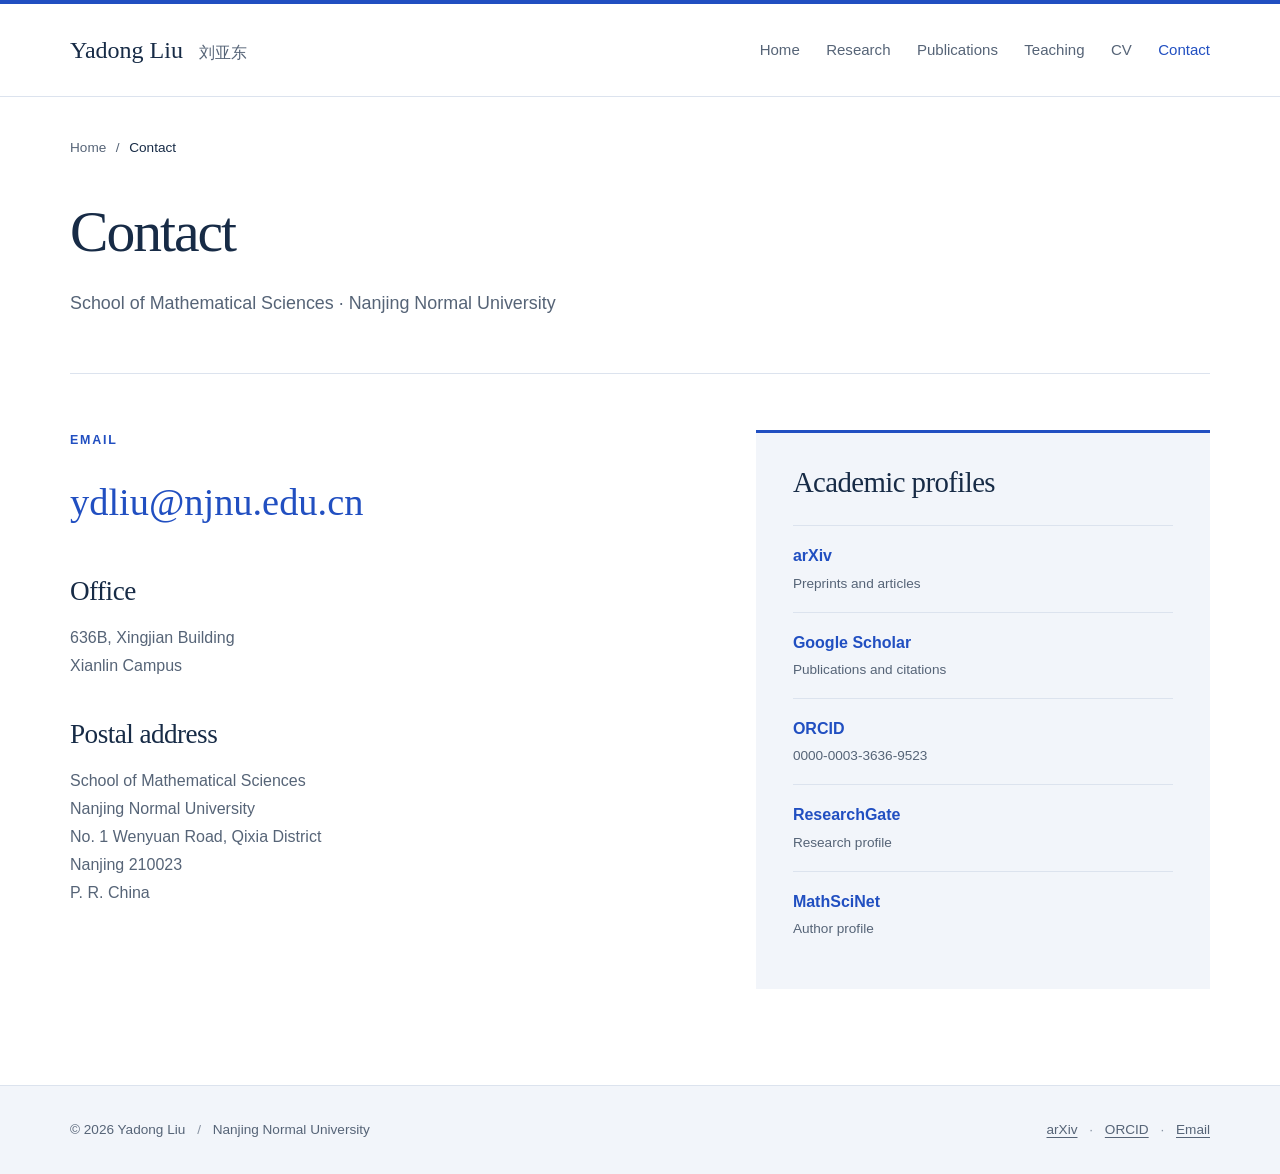
==== contact/index.html @ 55797412 "Add files via upload" ====
<!doctype html>
<html lang="en">
<head>
<meta charset="utf-8">
<meta name="viewport" content="width=device-width, initial-scale=1">
<meta name="color-scheme" content="light">
<title>Contact | Yadong Liu</title>
<meta name="description" content="Contact Yadong Liu at the School of Mathematical Sciences, Nanjing Normal University. Email: ydliu@njnu.edu.cn.">
<meta name="author" content="Yadong Liu">
<meta property="og:type" content="website">
<meta property="og:title" content="Contact | Yadong Liu">
<meta property="og:description" content="Contact Yadong Liu at the School of Mathematical Sciences, Nanjing Normal University. Email: ydliu@njnu.edu.cn.">
<link rel="icon" href="../assets/favicon.svg" type="image/svg+xml">
<link rel="stylesheet" href="../assets/style.css">
<script src="../assets/site.js" defer></script>

</head>
<body>
<a class="skip-link" href="#main">Skip to content</a>
<header class="site-header"><div class="container header-inner">
<a href="../index.html" class="brand">Yadong Liu <span lang="zh-Hans">刘亚东</span></a>
<button class="menu-toggle" type="button" aria-controls="main-navigation" aria-expanded="false" hidden>Menu</button>
<nav class="main-nav" id="main-navigation" aria-label="Main navigation"><a href="../index.html">Home</a><div class="nav-group"><a href="../research/index.html">Research</a><div class="nav-submenu"><a href="../research/two-phase-flows/index.html">Two-phase flows</a><a href="../research/fluid-structure-interaction/index.html">Fluid–structure interaction</a><a href="../research/free-boundaries-complex-fluids/index.html">Free boundaries &amp; complex fluids</a></div></div><a href="../publications/index.html">Publications</a><a href="../teaching/index.html">Teaching</a><a href="../cv/index.html">CV</a><a href="index.html" aria-current="page">Contact</a></nav>
</div></header>
<main id="main" class="container" tabindex="-1"><div class="page-heading"><nav class="breadcrumbs" aria-label="Breadcrumb"><a href="../index.html">Home</a> <span aria-hidden="true">/</span> <span aria-current="page">Contact</span></nav><h1>Contact</h1><p class="page-intro">School of Mathematical Sciences · Nanjing Normal University</p></div><section class="content-section contact-grid"><div><p class="eyebrow">Email</p><a class="email-large" href="mailto:ydliu@njnu.edu.cn">ydliu@njnu.edu.cn</a><div class="contact-block"><h2>Office</h2><p>636B, Xingjian Building<br>Xianlin Campus</p></div><div class="contact-block"><h2>Postal address</h2><address>School of Mathematical Sciences<br>Nanjing Normal University<br>No. 1 Wenyuan Road, Qixia District<br>Nanjing 210023<br>P. R. China</address></div></div><aside class="contact-profiles"><h2>Academic profiles</h2><a class="profile-link" href="https://arxiv.org/a/liu_y_23.html"><span>arXiv</span><small>Preprints and articles</small></a><a class="profile-link" href="https://scholar.google.com/citations?user=s7woiOIAAAAJ"><span>Google Scholar</span><small>Publications and citations</small></a><a class="profile-link" href="https://orcid.org/0000-0003-3636-9523"><span>ORCID</span><small>0000-0003-3636-9523</small></a><a class="profile-link" href="https://www.researchgate.net/profile/Yadong-Liu-4"><span>ResearchGate</span><small>Research profile</small></a><a class="profile-link" href="https://mathscinet.ams.org/mathscinet/author?authorId=1306594"><span>MathSciNet</span><small>Author profile</small></a></aside></section></main>
<footer class="site-footer"><div class="container footer-inner"><div>© 2026 Yadong Liu <span class="footer-divider">/</span> Nanjing Normal University</div><div><a href="https://arxiv.org/a/liu_y_23.html">arXiv</a> <span class="footer-divider">·</span> <a href="https://orcid.org/0000-0003-3636-9523">ORCID</a> <span class="footer-divider">·</span> <a href="mailto:ydliu@njnu.edu.cn">Email</a></div></div></footer>
</body>
</html>
---- assets/style.css ----
:root{--ink:#172b46;--muted:#566477;--blue:#214fc1;--line:#dce3ee;--paper:#fff;--wash:#f2f5fa;--serif:Georgia,'Times New Roman','Noto Serif SC',serif;--sans:Inter,-apple-system,BlinkMacSystemFont,'Segoe UI',Arial,sans-serif}
*{box-sizing:border-box}html{scroll-behavior:smooth;scroll-padding-top:7rem}body{margin:0;color:var(--ink);background:var(--paper);font-family:var(--sans);font-size:1rem;line-height:1.75;-webkit-font-smoothing:antialiased}a{color:var(--blue);text-underline-offset:.22em}a:hover{text-decoration-thickness:2px}a:focus-visible,button:focus-visible,summary:focus-visible{outline:3px solid var(--blue);outline-offset:5px}img{display:block;max-width:100%}h1,h2,h3,p{margin:0}h1,h2,h3{line-height:1.2}h1,h2{font-family:var(--serif);font-weight:400}h1{font-size:clamp(2.7rem,5vw,4.6rem);letter-spacing:-.035em}h2{font-size:clamp(1.9rem,3vw,2.6rem);letter-spacing:-.02em}h3{font-size:1.2rem;line-height:1.5;font-weight:600}p+p{margin-top:1rem}.container{width:min(1140px,calc(100% - 6rem));margin-inline:auto}.skip-link{position:absolute;left:1rem;top:-5rem;background:var(--ink);color:white;padding:.5rem 1rem;z-index:20}.skip-link:focus{top:1rem}.site-header{border-top:4px solid var(--blue);border-bottom:1px solid var(--line);background:white}.header-inner{display:flex;align-items:center;justify-content:space-between;min-height:92px;gap:2rem}.brand{color:var(--ink);font-family:var(--serif);font-size:1.5rem;text-decoration:none;white-space:nowrap}.brand span{font-size:1rem;color:var(--muted);margin-left:.65rem}.main-nav{display:flex;align-items:center;gap:1.65rem}.main-nav>a,.nav-group>a{color:var(--muted);text-decoration:none;font-size:.94rem;padding:1.8rem 0}.main-nav [aria-current=page],.main-nav [data-active=true]{color:var(--blue)}.nav-group{position:relative}.nav-submenu{display:none;position:absolute;top:calc(100% + 1.3rem);left:-1rem;z-index:10;min-width:235px;padding:.55rem;background:white;box-shadow:0 12px 35px #162c4620;border:1px solid var(--line)}.nav-submenu::before{content:'';position:absolute;top:-1.5rem;left:0;width:100%;height:1.5rem}.nav-group:hover .nav-submenu,.nav-group:focus-within .nav-submenu{display:block}.nav-submenu a{display:block;padding:.5rem .65rem;font-size:.88rem;color:var(--ink);text-decoration:none}.nav-submenu a:hover,.nav-submenu a:focus{background:var(--wash);color:var(--blue)}.menu-toggle{display:none}.eyebrow{text-transform:uppercase;letter-spacing:.14em;font-size:.78rem;color:var(--blue);font-weight:600;margin-bottom:1.1rem}.home-intro{display:grid;grid-template-columns:minmax(0,1.15fr) minmax(0,.85fr);gap:5rem;padding:5rem 0 4rem;align-items:center}.name-chinese{font-size:1.65rem;letter-spacing:.12em;color:var(--muted);margin-left:.7rem;white-space:nowrap}.position{font-size:1.12rem;margin-top:1.1rem;color:var(--ink)}.affiliation{color:var(--muted);font-size:1rem;margin-top:.2rem}.intro-description{margin-top:1.8rem;max-width:580px;font-size:1.11rem;line-height:1.9}.inline-links{display:flex;gap:1.4rem;flex-wrap:wrap;margin-top:1.65rem;font-size:.94rem}.inline-links a{text-decoration:none;border-bottom:1px solid #214fc140}.portrait{margin:0}.portrait img{width:100%;aspect-ratio:1.09;object-fit:cover;object-position:center 44%}.portrait figcaption{font-size:.78rem;color:var(--muted);margin-top:.65rem}.portrait figcaption a{color:inherit}.content-section{padding:3.5rem 0;border-top:1px solid var(--line)}.section-heading{display:flex;justify-content:space-between;align-items:baseline;gap:1.5rem;margin-bottom:1.9rem}.section-heading>a{font-size:.9rem;white-space:nowrap}.research-grid{display:grid;grid-template-columns:repeat(3,1fr);gap:2.6rem}.research-item{border-top:3px solid var(--blue);padding-top:1.2rem}.research-item h3 a{color:var(--ink);text-decoration:none}.research-item h3 a:hover{color:var(--blue)}.research-item p{color:var(--muted);font-size:.98rem;margin-top:.75rem}.research-item .index{color:var(--blue);font-size:.8rem;margin-bottom:1rem}.publication{padding:1.7rem 0;border-top:1px solid var(--line)}.publication:first-child{border-top:0;padding-top:0}.publication h3 a{color:var(--ink);text-decoration:none}.publication h3 a:hover{color:var(--blue)}.publication .authors{color:var(--muted);margin-top:.45rem;font-size:.96rem}.publication .venue{font-size:.92rem;margin-top:.25rem}.publication .paper-links{display:flex;flex-wrap:wrap;gap:1rem;margin-top:.6rem;font-size:.87rem}.paper-links a{text-decoration:none}.home-bottom{display:grid;grid-template-columns:1.4fr 1fr;gap:5rem}.home-bottom h2{font-size:2rem;margin-bottom:1.3rem}.home-bottom p{color:var(--muted)}.contact-lines{font-style:normal;color:var(--muted)}.site-footer{padding:2rem 0;background:var(--wash);border-top:1px solid var(--line);margin-top:2.5rem}.footer-inner{display:flex;justify-content:space-between;align-items:center;gap:2rem;font-size:.85rem;color:var(--muted)}.footer-inner a{color:var(--muted)}
@media(max-width:980px){.container{width:calc(100% - 3rem)}.header-inner{gap:1rem}.main-nav{gap:1.1rem}.home-intro{gap:2.5rem;padding-top:3.5rem}.name-chinese{display:block;margin:1rem 0 0}.research-grid{gap:1.5rem}.brand span{display:none}}
@media(max-width:700px){.container{width:calc(100% - 2.5rem)}.header-inner{min-height:76px;flex-wrap:wrap}.brand{font-size:1.45rem}.menu-toggle{display:block;font:inherit;font-size:.9rem;background:transparent;border:1px solid var(--line);border-radius:3px;color:var(--ink);padding:.45rem .8rem}.main-nav{width:100%;display:flex;flex-wrap:wrap;gap:0;align-items:flex-start;padding-bottom:1rem}.main-nav>a,.nav-group{width:50%}.main-nav>a,.nav-group>a{display:block;padding:.55rem 0}.js .main-nav{display:none}.js .main-nav.is-open{display:flex}.nav-submenu{position:static;box-shadow:none;border:0;padding:0;min-width:0}.nav-group:hover .nav-submenu{display:none}.nav-group:focus-within .nav-submenu{display:block}.nav-submenu a{font-size:.84rem;padding:.25rem 0}.home-intro{grid-template-columns:1fr;gap:2rem;padding:2.8rem 0}.home-intro .portrait{max-width:460px;width:100%}.portrait img{aspect-ratio:1.22}.name-chinese{display:inline-block;font-size:1.3rem;margin-left:.5rem}.intro-description{font-size:1.05rem}.research-grid,.home-bottom{grid-template-columns:1fr;gap:1.9rem}.content-section{padding:2.5rem 0}.section-heading{align-items:flex-start;flex-wrap:wrap;gap:.6rem}.footer-inner{align-items:flex-start;flex-direction:column;gap:.5rem}.publication h3{font-size:1.1rem}}
@media(prefers-reduced-motion:reduce){html{scroll-behavior:auto}}
.page-heading{padding:2.5rem 0 3.3rem;max-width:960px}.breadcrumbs{display:flex;flex-wrap:wrap;gap:.6rem;font-size:.85rem;color:var(--muted);margin-bottom:2.4rem;line-height:1.6}.breadcrumbs a{color:var(--muted);text-decoration:none}.breadcrumbs a:hover{color:var(--blue)}.breadcrumbs [aria-current=page]{color:var(--ink)}.page-heading h1{font-size:clamp(2.5rem,4.5vw,3.9rem)}.page-intro{margin-top:1.3rem;font-size:1.12rem;color:var(--muted);max-width:780px;line-height:1.85}.prose{max-width:800px}.prose h2{margin-bottom:1.4rem}.prose h3{margin:1.5rem 0 .65rem}.prose p{color:var(--muted);font-size:1.02rem;line-height:1.9}.reading-layout,.publication-layout{display:grid;grid-template-columns:220px minmax(0,1fr);gap:3.5rem;border-top:1px solid var(--line);padding-top:2.8rem}.section-nav{align-self:start;position:sticky;top:2rem;font-size:.91rem}.section-nav>p{font-size:.76rem;letter-spacing:.12em;text-transform:uppercase;color:var(--muted);margin-bottom:1rem}.section-nav a{display:block;padding:.55rem .9rem;border-left:2px solid var(--line);color:var(--muted);text-decoration:none;line-height:1.5}.section-nav a:hover,.section-nav a[aria-current=page]{color:var(--blue);background:var(--wash);border-color:var(--blue)}.sidebar-rule{height:1rem}.topic-overview{padding-bottom:2rem}.topic-questions{margin:1.4rem 0 0;padding-left:1.3rem;color:var(--muted)}.topic-questions li{margin:.6rem 0;padding-left:.25rem}.publication-section{margin-bottom:3.5rem;scroll-margin-top:2rem}.publication-section>.section-heading{padding-bottom:1.15rem;border-bottom:1px solid var(--line);margin-bottom:1.5rem}.section-meta{color:var(--muted);font-size:.85rem}.publication-layout .publication h3{font-size:1.15rem}.timeline-row{display:grid;grid-template-columns:220px minmax(0,1fr);gap:2.2rem;padding:1.6rem 0;border-top:1px solid var(--line)}.timeline-row:first-child{border:0;padding-top:0}.timeline-date{font-size:.91rem;color:var(--muted);padding-top:.2rem;font-variant-numeric:tabular-nums}.timeline-row p{color:var(--muted);margin-top:.3rem}.timeline-row .row-note{font-size:.92rem;margin-top:.5rem}.course+.course{margin-top:1.1rem}.course p a{color:var(--muted)}.cv-download{margin:-1.8rem 0 2.6rem}.button-link{display:inline-block;background:var(--blue);color:white;padding:.6rem 1rem;text-decoration:none;font-size:.92rem}.button-link:hover{background:#163e9f}.cv-section{padding-bottom:3rem;scroll-margin-top:2rem}.cv-section .timeline-row{grid-template-columns:180px minmax(0,1fr);gap:1.6rem}.cv-section+.cv-section{border-top:1px solid var(--line);padding-top:2.8rem}.contact-grid{display:grid;grid-template-columns:1.3fr 1fr;gap:6rem}.email-large{font-family:var(--serif);font-size:clamp(1.7rem,3vw,2.4rem);text-decoration:none;overflow-wrap:anywhere}.contact-block{margin-top:2.4rem}.contact-block h2{font-size:1.7rem;margin-bottom:1rem}.contact-block p,.contact-block address{font-style:normal;color:var(--muted)}.contact-profiles{padding:2rem 2.3rem;background:var(--wash);align-self:start;border-top:3px solid var(--blue)}.contact-profiles h2{font-size:1.8rem;margin-bottom:1.6rem}.profile-link{display:block;text-decoration:none;padding:1rem 0;border-top:1px solid var(--line)}.profile-link span{font-weight:600;font-size:1rem}.profile-link small{display:block;color:var(--muted);font-size:.85rem;margin-top:.1rem}.office-note{margin-top:1rem}.footer-divider{padding:0 .5rem;color:#8893a2}main:focus{outline:none}[hidden]{display:none!important}
@media(max-width:980px){.reading-layout,.publication-layout{grid-template-columns:170px minmax(0,1fr);gap:2rem}.cv-section .timeline-row{grid-template-columns:1fr;gap:.6rem}.contact-grid{gap:3rem}.timeline-row{grid-template-columns:170px minmax(0,1fr)}}
@media(max-width:700px){.page-heading{padding:1.7rem 0 2.5rem}.breadcrumbs{margin-bottom:1.7rem;font-size:.81rem}.page-intro{font-size:1.05rem}.reading-layout,.publication-layout{grid-template-columns:1fr;gap:2rem;padding-top:1.8rem}.section-nav{position:static;display:flex;flex-wrap:wrap;gap:.3rem .6rem}.section-nav>p{width:100%;margin-bottom:.5rem}.section-nav a{padding:.35rem .6rem;font-size:.86rem}.sidebar-rule{display:none}.timeline-row,.cv-section .timeline-row{grid-template-columns:1fr;gap:.65rem}.contact-grid{grid-template-columns:1fr;gap:2.4rem}.contact-profiles{padding:1.7rem}.publication-section{margin-bottom:2.5rem}.cv-download{margin-top:-1.2rem}.nav-group:focus-within .nav-submenu{display:none}.js .main-nav.is-open .nav-submenu{display:block;padding:0 0 .5rem .65rem;border-left:1px solid var(--line)}.js .main-nav.is-open .nav-submenu a{font-size:.84rem;padding:.25rem 0}}
@media print{.site-header,.site-footer,.section-nav,.skip-link,.inline-links,.paper-links,.cv-download{display:none}.container{width:100%}.page-heading{padding:1rem 0}.breadcrumbs{display:none}.reading-layout,.publication-layout{display:block;border:0;padding:0}.home-intro{padding:1rem 0;gap:2rem}.portrait{max-width:220px}.publication,.timeline-row,.research-item{break-inside:avoid}a{color:inherit;text-decoration:none}h1{font-size:30pt}h2{font-size:22pt}body{font-size:11pt}.contact-profiles{background:none}.cv-section{padding-bottom:1rem}.publication-section{margin-bottom:1.5rem}}
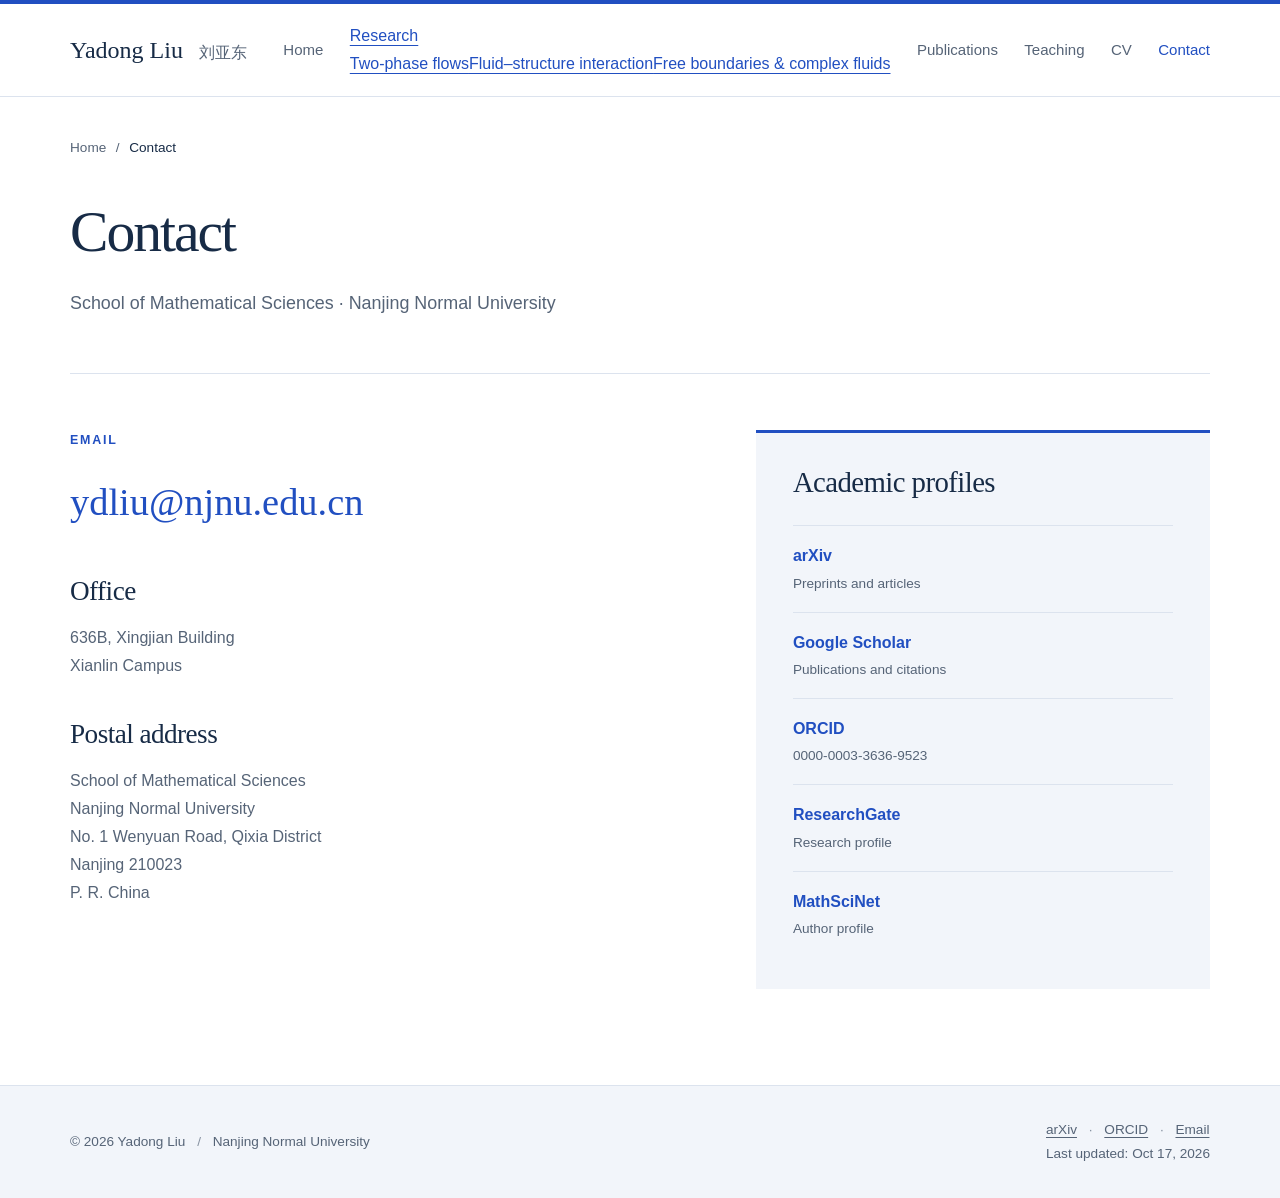
==== commit 8fce22aa: "Synchronize last updated date across all website pages" ====
--- a/contact/index.html
+++ b/contact/index.html
@@ -23,6 +23,6 @@
 <nav class="main-nav" id="main-navigation" aria-label="Main navigation"><a href="../index.html">Home</a><div class="nav-group"><a href="../research/index.html">Research</a><div class="nav-submenu"><a href="../research/two-phase-flows/index.html">Two-phase flows</a><a href="../research/fluid-structure-interaction/index.html">Fluid–structure interaction</a><a href="../research/free-boundaries-complex-fluids/index.html">Free boundaries &amp; complex fluids</a></div></div><a href="../publications/index.html">Publications</a><a href="../teaching/index.html">Teaching</a><a href="../cv/index.html">CV</a><a href="index.html" aria-current="page">Contact</a></nav>
 </div></header>
 <main id="main" class="container" tabindex="-1"><div class="page-heading"><nav class="breadcrumbs" aria-label="Breadcrumb"><a href="../index.html">Home</a> <span aria-hidden="true">/</span> <span aria-current="page">Contact</span></nav><h1>Contact</h1><p class="page-intro">School of Mathematical Sciences · Nanjing Normal University</p></div><section class="content-section contact-grid"><div><p class="eyebrow">Email</p><a class="email-large" href="mailto:ydliu@njnu.edu.cn">ydliu@njnu.edu.cn</a><div class="contact-block"><h2>Office</h2><p>636B, Xingjian Building<br>Xianlin Campus</p></div><div class="contact-block"><h2>Postal address</h2><address>School of Mathematical Sciences<br>Nanjing Normal University<br>No. 1 Wenyuan Road, Qixia District<br>Nanjing 210023<br>P. R. China</address></div></div><aside class="contact-profiles"><h2>Academic profiles</h2><a class="profile-link" href="https://arxiv.org/a/liu_y_23.html"><span>arXiv</span><small>Preprints and articles</small></a><a class="profile-link" href="https://scholar.google.com/citations?user=s7woiOIAAAAJ"><span>Google Scholar</span><small>Publications and citations</small></a><a class="profile-link" href="https://orcid.org/0000-0003-3636-9523"><span>ORCID</span><small>0000-0003-3636-9523</small></a><a class="profile-link" href="https://www.researchgate.net/profile/Yadong-Liu-4"><span>ResearchGate</span><small>Research profile</small></a><a class="profile-link" href="https://mathscinet.ams.org/mathscinet/author?authorId=1306594"><span>MathSciNet</span><small>Author profile</small></a></aside></section></main>
-<footer class="site-footer"><div class="container footer-inner"><div>© 2026 Yadong Liu <span class="footer-divider">/</span> Nanjing Normal University</div><div><a href="https://arxiv.org/a/liu_y_23.html">arXiv</a> <span class="footer-divider">·</span> <a href="https://orcid.org/0000-0003-3636-9523">ORCID</a> <span class="footer-divider">·</span> <a href="mailto:ydliu@njnu.edu.cn">Email</a></div></div></footer>
+<footer class="site-footer"><div class="container footer-inner"><div>© 2026 Yadong Liu <span class="footer-divider">/</span> Nanjing Normal University</div><div><a href="https://arxiv.org/a/liu_y_23.html">arXiv</a> <span class="footer-divider">·</span> <a href="https://orcid.org/0000-0003-3636-9523">ORCID</a> <span class="footer-divider">·</span> <a href="mailto:ydliu@njnu.edu.cn">Email</a><br>Last updated: Oct 17, 2026</div></div></footer>
 </body>
 </html>
--- a/assets/style.css
+++ b/assets/style.css
@@ -1,9 +1,988 @@
-:root{--ink:#172b46;--muted:#566477;--blue:#214fc1;--line:#dce3ee;--paper:#fff;--wash:#f2f5fa;--serif:Georgia,'Times New Roman','Noto Serif SC',serif;--sans:Inter,-apple-system,BlinkMacSystemFont,'Segoe UI',Arial,sans-serif}
-*{box-sizing:border-box}html{scroll-behavior:smooth;scroll-padding-top:7rem}body{margin:0;color:var(--ink);background:var(--paper);font-family:var(--sans);font-size:1rem;line-height:1.75;-webkit-font-smoothing:antialiased}a{color:var(--blue);text-underline-offset:.22em}a:hover{text-decoration-thickness:2px}a:focus-visible,button:focus-visible,summary:focus-visible{outline:3px solid var(--blue);outline-offset:5px}img{display:block;max-width:100%}h1,h2,h3,p{margin:0}h1,h2,h3{line-height:1.2}h1,h2{font-family:var(--serif);font-weight:400}h1{font-size:clamp(2.7rem,5vw,4.6rem);letter-spacing:-.035em}h2{font-size:clamp(1.9rem,3vw,2.6rem);letter-spacing:-.02em}h3{font-size:1.2rem;line-height:1.5;font-weight:600}p+p{margin-top:1rem}.container{width:min(1140px,calc(100% - 6rem));margin-inline:auto}.skip-link{position:absolute;left:1rem;top:-5rem;background:var(--ink);color:white;padding:.5rem 1rem;z-index:20}.skip-link:focus{top:1rem}.site-header{border-top:4px solid var(--blue);border-bottom:1px solid var(--line);background:white}.header-inner{display:flex;align-items:center;justify-content:space-between;min-height:92px;gap:2rem}.brand{color:var(--ink);font-family:var(--serif);font-size:1.5rem;text-decoration:none;white-space:nowrap}.brand span{font-size:1rem;color:var(--muted);margin-left:.65rem}.main-nav{display:flex;align-items:center;gap:1.65rem}.main-nav>a,.nav-group>a{color:var(--muted);text-decoration:none;font-size:.94rem;padding:1.8rem 0}.main-nav [aria-current=page],.main-nav [data-active=true]{color:var(--blue)}.nav-group{position:relative}.nav-submenu{display:none;position:absolute;top:calc(100% + 1.3rem);left:-1rem;z-index:10;min-width:235px;padding:.55rem;background:white;box-shadow:0 12px 35px #162c4620;border:1px solid var(--line)}.nav-submenu::before{content:'';position:absolute;top:-1.5rem;left:0;width:100%;height:1.5rem}.nav-group:hover .nav-submenu,.nav-group:focus-within .nav-submenu{display:block}.nav-submenu a{display:block;padding:.5rem .65rem;font-size:.88rem;color:var(--ink);text-decoration:none}.nav-submenu a:hover,.nav-submenu a:focus{background:var(--wash);color:var(--blue)}.menu-toggle{display:none}.eyebrow{text-transform:uppercase;letter-spacing:.14em;font-size:.78rem;color:var(--blue);font-weight:600;margin-bottom:1.1rem}.home-intro{display:grid;grid-template-columns:minmax(0,1.15fr) minmax(0,.85fr);gap:5rem;padding:5rem 0 4rem;align-items:center}.name-chinese{font-size:1.65rem;letter-spacing:.12em;color:var(--muted);margin-left:.7rem;white-space:nowrap}.position{font-size:1.12rem;margin-top:1.1rem;color:var(--ink)}.affiliation{color:var(--muted);font-size:1rem;margin-top:.2rem}.intro-description{margin-top:1.8rem;max-width:580px;font-size:1.11rem;line-height:1.9}.inline-links{display:flex;gap:1.4rem;flex-wrap:wrap;margin-top:1.65rem;font-size:.94rem}.inline-links a{text-decoration:none;border-bottom:1px solid #214fc140}.portrait{margin:0}.portrait img{width:100%;aspect-ratio:1.09;object-fit:cover;object-position:center 44%}.portrait figcaption{font-size:.78rem;color:var(--muted);margin-top:.65rem}.portrait figcaption a{color:inherit}.content-section{padding:3.5rem 0;border-top:1px solid var(--line)}.section-heading{display:flex;justify-content:space-between;align-items:baseline;gap:1.5rem;margin-bottom:1.9rem}.section-heading>a{font-size:.9rem;white-space:nowrap}.research-grid{display:grid;grid-template-columns:repeat(3,1fr);gap:2.6rem}.research-item{border-top:3px solid var(--blue);padding-top:1.2rem}.research-item h3 a{color:var(--ink);text-decoration:none}.research-item h3 a:hover{color:var(--blue)}.research-item p{color:var(--muted);font-size:.98rem;margin-top:.75rem}.research-item .index{color:var(--blue);font-size:.8rem;margin-bottom:1rem}.publication{padding:1.7rem 0;border-top:1px solid var(--line)}.publication:first-child{border-top:0;padding-top:0}.publication h3 a{color:var(--ink);text-decoration:none}.publication h3 a:hover{color:var(--blue)}.publication .authors{color:var(--muted);margin-top:.45rem;font-size:.96rem}.publication .venue{font-size:.92rem;margin-top:.25rem}.publication .paper-links{display:flex;flex-wrap:wrap;gap:1rem;margin-top:.6rem;font-size:.87rem}.paper-links a{text-decoration:none}.home-bottom{display:grid;grid-template-columns:1.4fr 1fr;gap:5rem}.home-bottom h2{font-size:2rem;margin-bottom:1.3rem}.home-bottom p{color:var(--muted)}.contact-lines{font-style:normal;color:var(--muted)}.site-footer{padding:2rem 0;background:var(--wash);border-top:1px solid var(--line);margin-top:2.5rem}.footer-inner{display:flex;justify-content:space-between;align-items:center;gap:2rem;font-size:.85rem;color:var(--muted)}.footer-inner a{color:var(--muted)}
-@media(max-width:980px){.container{width:calc(100% - 3rem)}.header-inner{gap:1rem}.main-nav{gap:1.1rem}.home-intro{gap:2.5rem;padding-top:3.5rem}.name-chinese{display:block;margin:1rem 0 0}.research-grid{gap:1.5rem}.brand span{display:none}}
-@media(max-width:700px){.container{width:calc(100% - 2.5rem)}.header-inner{min-height:76px;flex-wrap:wrap}.brand{font-size:1.45rem}.menu-toggle{display:block;font:inherit;font-size:.9rem;background:transparent;border:1px solid var(--line);border-radius:3px;color:var(--ink);padding:.45rem .8rem}.main-nav{width:100%;display:flex;flex-wrap:wrap;gap:0;align-items:flex-start;padding-bottom:1rem}.main-nav>a,.nav-group{width:50%}.main-nav>a,.nav-group>a{display:block;padding:.55rem 0}.js .main-nav{display:none}.js .main-nav.is-open{display:flex}.nav-submenu{position:static;box-shadow:none;border:0;padding:0;min-width:0}.nav-group:hover .nav-submenu{display:none}.nav-group:focus-within .nav-submenu{display:block}.nav-submenu a{font-size:.84rem;padding:.25rem 0}.home-intro{grid-template-columns:1fr;gap:2rem;padding:2.8rem 0}.home-intro .portrait{max-width:460px;width:100%}.portrait img{aspect-ratio:1.22}.name-chinese{display:inline-block;font-size:1.3rem;margin-left:.5rem}.intro-description{font-size:1.05rem}.research-grid,.home-bottom{grid-template-columns:1fr;gap:1.9rem}.content-section{padding:2.5rem 0}.section-heading{align-items:flex-start;flex-wrap:wrap;gap:.6rem}.footer-inner{align-items:flex-start;flex-direction:column;gap:.5rem}.publication h3{font-size:1.1rem}}
-@media(prefers-reduced-motion:reduce){html{scroll-behavior:auto}}
-.page-heading{padding:2.5rem 0 3.3rem;max-width:960px}.breadcrumbs{display:flex;flex-wrap:wrap;gap:.6rem;font-size:.85rem;color:var(--muted);margin-bottom:2.4rem;line-height:1.6}.breadcrumbs a{color:var(--muted);text-decoration:none}.breadcrumbs a:hover{color:var(--blue)}.breadcrumbs [aria-current=page]{color:var(--ink)}.page-heading h1{font-size:clamp(2.5rem,4.5vw,3.9rem)}.page-intro{margin-top:1.3rem;font-size:1.12rem;color:var(--muted);max-width:780px;line-height:1.85}.prose{max-width:800px}.prose h2{margin-bottom:1.4rem}.prose h3{margin:1.5rem 0 .65rem}.prose p{color:var(--muted);font-size:1.02rem;line-height:1.9}.reading-layout,.publication-layout{display:grid;grid-template-columns:220px minmax(0,1fr);gap:3.5rem;border-top:1px solid var(--line);padding-top:2.8rem}.section-nav{align-self:start;position:sticky;top:2rem;font-size:.91rem}.section-nav>p{font-size:.76rem;letter-spacing:.12em;text-transform:uppercase;color:var(--muted);margin-bottom:1rem}.section-nav a{display:block;padding:.55rem .9rem;border-left:2px solid var(--line);color:var(--muted);text-decoration:none;line-height:1.5}.section-nav a:hover,.section-nav a[aria-current=page]{color:var(--blue);background:var(--wash);border-color:var(--blue)}.sidebar-rule{height:1rem}.topic-overview{padding-bottom:2rem}.topic-questions{margin:1.4rem 0 0;padding-left:1.3rem;color:var(--muted)}.topic-questions li{margin:.6rem 0;padding-left:.25rem}.publication-section{margin-bottom:3.5rem;scroll-margin-top:2rem}.publication-section>.section-heading{padding-bottom:1.15rem;border-bottom:1px solid var(--line);margin-bottom:1.5rem}.section-meta{color:var(--muted);font-size:.85rem}.publication-layout .publication h3{font-size:1.15rem}.timeline-row{display:grid;grid-template-columns:220px minmax(0,1fr);gap:2.2rem;padding:1.6rem 0;border-top:1px solid var(--line)}.timeline-row:first-child{border:0;padding-top:0}.timeline-date{font-size:.91rem;color:var(--muted);padding-top:.2rem;font-variant-numeric:tabular-nums}.timeline-row p{color:var(--muted);margin-top:.3rem}.timeline-row .row-note{font-size:.92rem;margin-top:.5rem}.course+.course{margin-top:1.1rem}.course p a{color:var(--muted)}.cv-download{margin:-1.8rem 0 2.6rem}.button-link{display:inline-block;background:var(--blue);color:white;padding:.6rem 1rem;text-decoration:none;font-size:.92rem}.button-link:hover{background:#163e9f}.cv-section{padding-bottom:3rem;scroll-margin-top:2rem}.cv-section .timeline-row{grid-template-columns:180px minmax(0,1fr);gap:1.6rem}.cv-section+.cv-section{border-top:1px solid var(--line);padding-top:2.8rem}.contact-grid{display:grid;grid-template-columns:1.3fr 1fr;gap:6rem}.email-large{font-family:var(--serif);font-size:clamp(1.7rem,3vw,2.4rem);text-decoration:none;overflow-wrap:anywhere}.contact-block{margin-top:2.4rem}.contact-block h2{font-size:1.7rem;margin-bottom:1rem}.contact-block p,.contact-block address{font-style:normal;color:var(--muted)}.contact-profiles{padding:2rem 2.3rem;background:var(--wash);align-self:start;border-top:3px solid var(--blue)}.contact-profiles h2{font-size:1.8rem;margin-bottom:1.6rem}.profile-link{display:block;text-decoration:none;padding:1rem 0;border-top:1px solid var(--line)}.profile-link span{font-weight:600;font-size:1rem}.profile-link small{display:block;color:var(--muted);font-size:.85rem;margin-top:.1rem}.office-note{margin-top:1rem}.footer-divider{padding:0 .5rem;color:#8893a2}main:focus{outline:none}[hidden]{display:none!important}
-@media(max-width:980px){.reading-layout,.publication-layout{grid-template-columns:170px minmax(0,1fr);gap:2rem}.cv-section .timeline-row{grid-template-columns:1fr;gap:.6rem}.contact-grid{gap:3rem}.timeline-row{grid-template-columns:170px minmax(0,1fr)}}
-@media(max-width:700px){.page-heading{padding:1.7rem 0 2.5rem}.breadcrumbs{margin-bottom:1.7rem;font-size:.81rem}.page-intro{font-size:1.05rem}.reading-layout,.publication-layout{grid-template-columns:1fr;gap:2rem;padding-top:1.8rem}.section-nav{position:static;display:flex;flex-wrap:wrap;gap:.3rem .6rem}.section-nav>p{width:100%;margin-bottom:.5rem}.section-nav a{padding:.35rem .6rem;font-size:.86rem}.sidebar-rule{display:none}.timeline-row,.cv-section .timeline-row{grid-template-columns:1fr;gap:.65rem}.contact-grid{grid-template-columns:1fr;gap:2.4rem}.contact-profiles{padding:1.7rem}.publication-section{margin-bottom:2.5rem}.cv-download{margin-top:-1.2rem}.nav-group:focus-within .nav-submenu{display:none}.js .main-nav.is-open .nav-submenu{display:block;padding:0 0 .5rem .65rem;border-left:1px solid var(--line)}.js .main-nav.is-open .nav-submenu a{font-size:.84rem;padding:.25rem 0}}
-@media print{.site-header,.site-footer,.section-nav,.skip-link,.inline-links,.paper-links,.cv-download{display:none}.container{width:100%}.page-heading{padding:1rem 0}.breadcrumbs{display:none}.reading-layout,.publication-layout{display:block;border:0;padding:0}.home-intro{padding:1rem 0;gap:2rem}.portrait{max-width:220px}.publication,.timeline-row,.research-item{break-inside:avoid}a{color:inherit;text-decoration:none}h1{font-size:30pt}h2{font-size:22pt}body{font-size:11pt}.contact-profiles{background:none}.cv-section{padding-bottom:1rem}.publication-section{margin-bottom:1.5rem}}
+/* Colors and typefaces */
+:root {
+  --ink: #172b46;
+  --muted: #566477;
+  --blue: #214fc1;
+  --line: #dce3ee;
+  --paper: #fff;
+  --wash: #f2f5fa;
+  --serif: Georgia,'Times New Roman','Noto Serif SC',serif;
+  --sans: Inter,-apple-system,BlinkMacSystemFont,'Segoe UI',Arial,sans-serif;
+}
+
+/* Base elements and accessible focus styles */
+* {
+  box-sizing: border-box;
+}
+
+html {
+  scroll-behavior: smooth;
+  scroll-padding-top: 7rem;
+}
+
+body {
+  margin: 0;
+  color: var(--ink);
+  background: var(--paper);
+  font-family: var(--sans);
+  font-size: 1rem;
+  line-height: 1.75;
+  -webkit-font-smoothing: antialiased;
+}
+
+a {
+  color: var(--blue);
+  text-underline-offset: .22em;
+}
+
+a:hover {
+  text-decoration-thickness: 2px;
+}
+
+a:focus-visible,
+button:focus-visible,
+summary:focus-visible {
+  outline: 3px solid var(--blue);
+  outline-offset: 5px;
+}
+
+img {
+  display: block;
+  max-width: 100%;
+}
+
+h1,
+h2,
+h3,
+p {
+  margin: 0;
+}
+
+h1,
+h2,
+h3 {
+  line-height: 1.2;
+}
+
+h1,
+h2 {
+  font-family: var(--serif);
+  font-weight: 400;
+}
+
+h1 {
+  font-size: clamp(2.7rem,5vw,4.6rem);
+  letter-spacing: -.035em;
+}
+
+h2 {
+  font-size: clamp(1.9rem,3vw,2.6rem);
+  letter-spacing: -.02em;
+}
+
+h3 {
+  font-size: 1.2rem;
+  line-height: 1.5;
+  font-weight: 600;
+}
+
+p+p {
+  margin-top: 1rem;
+}
+
+.container {
+  width: min(1140px,calc(100% - 6rem));
+  margin-inline: auto;
+}
+
+.skip-link {
+  position: absolute;
+  left: 1rem;
+  top: -5rem;
+  background: var(--ink);
+  color: white;
+  padding: .5rem 1rem;
+  z-index: 20;
+}
+
+.skip-link:focus {
+  top: 1rem;
+}
+
+/* Header and primary navigation */
+.site-header {
+  border-top: 4px solid var(--blue);
+  border-bottom: 1px solid var(--line);
+  background: white;
+}
+
+.header-inner {
+  display: flex;
+  align-items: center;
+  justify-content: space-between;
+  min-height: 92px;
+  gap: 2rem;
+}
+
+.brand {
+  color: var(--ink);
+  font-family: var(--serif);
+  font-size: 1.5rem;
+  text-decoration: none;
+  white-space: nowrap;
+}
+
+.brand span {
+  font-size: 1rem;
+  color: var(--muted);
+  margin-left: .65rem;
+}
+
+.main-nav {
+  display: flex;
+  align-items: center;
+  gap: 1.65rem;
+}
+
+.main-nav>a {
+  color: var(--muted);
+  text-decoration: none;
+  font-size: .94rem;
+  padding: 1.8rem 0;
+}
+
+.main-nav [aria-current=page],
+.main-nav [data-active=true] {
+  color: var(--blue);
+}
+
+.menu-toggle {
+  display: none;
+}
+
+/* Home introduction and small portrait */
+.eyebrow {
+  text-transform: uppercase;
+  letter-spacing: .14em;
+  font-size: .78rem;
+  color: var(--blue);
+  font-weight: 600;
+  margin-bottom: 1.1rem;
+}
+
+.home-intro {
+  display: grid;
+  grid-template-columns: minmax(0,1fr) 180px;
+  gap: 3rem;
+  padding: 5rem 0 4rem;
+  align-items: center;
+}
+
+.name-chinese {
+  font-size: 1.65rem;
+  letter-spacing: .12em;
+  color: var(--muted);
+  margin-left: .7rem;
+  white-space: nowrap;
+}
+
+.position {
+  font-size: 1.12rem;
+  margin-top: 1.1rem;
+  color: var(--ink);
+}
+
+.affiliation {
+  color: var(--muted);
+  font-size: 1rem;
+  margin-top: .2rem;
+}
+
+.intro-description {
+  margin-top: 1.8rem;
+  max-width: 580px;
+  font-size: 1.11rem;
+  line-height: 1.9;
+}
+
+.inline-links {
+  display: flex;
+  gap: 1.4rem;
+  flex-wrap: wrap;
+  margin-top: 1.65rem;
+  font-size: .94rem;
+}
+
+.inline-links a {
+  text-decoration: none;
+  border-bottom: 1px solid #214fc140;
+}
+
+.portrait {
+  margin: 0;
+  width: 180px;
+  max-width: 100%;
+}
+
+.portrait img {
+  width: 100%;
+  height: auto;
+  aspect-ratio: 860 / 959;
+  object-fit: cover;
+  object-position: center 44%;
+}
+
+.portrait figcaption {
+  font-size: .78rem;
+  color: var(--muted);
+  margin-top: .65rem;
+}
+
+.portrait figcaption a {
+  color: inherit;
+}
+
+/* Research cards and publication entries */
+.content-section {
+  padding: 3.5rem 0;
+  border-top: 1px solid var(--line);
+}
+
+.section-heading {
+  display: flex;
+  justify-content: space-between;
+  align-items: baseline;
+  gap: 1.5rem;
+  margin-bottom: 1.9rem;
+}
+
+.section-heading>a {
+  font-size: .9rem;
+  white-space: nowrap;
+}
+
+.research-grid {
+  display: grid;
+  grid-template-columns: repeat(3,1fr);
+  gap: 2.6rem;
+}
+
+.research-item {
+  border-top: 3px solid var(--blue);
+  padding-top: 1.2rem;
+}
+
+.research-item h3 a {
+  color: var(--ink);
+  text-decoration: none;
+}
+
+.research-item h3 a:hover {
+  color: var(--blue);
+}
+
+.research-item p {
+  color: var(--muted);
+  font-size: .98rem;
+  margin-top: .75rem;
+}
+
+.research-item .index {
+  color: var(--blue);
+  font-size: .8rem;
+  margin-bottom: 1rem;
+}
+
+.publication {
+  padding: 1.7rem 0;
+  border-top: 1px solid var(--line);
+}
+
+.publication:first-child {
+  border-top: 0;
+  padding-top: 0;
+}
+
+.publication h3 a {
+  color: var(--ink);
+  text-decoration: none;
+}
+
+.publication h3 a:hover {
+  color: var(--blue);
+}
+
+.publication .authors {
+  color: var(--muted);
+  margin-top: .45rem;
+  font-size: .96rem;
+}
+
+.publication .venue {
+  font-size: .92rem;
+  margin-top: .25rem;
+}
+
+.publication .paper-links {
+  display: flex;
+  flex-wrap: wrap;
+  gap: 1rem;
+  margin-top: .6rem;
+  font-size: .87rem;
+}
+
+.paper-links a {
+  text-decoration: none;
+}
+
+.home-bottom {
+  display: grid;
+  grid-template-columns: 1.4fr 1fr;
+  gap: 5rem;
+}
+
+.home-bottom h2 {
+  font-size: 2rem;
+  margin-bottom: 1.3rem;
+}
+
+.home-bottom p {
+  color: var(--muted);
+}
+
+.contact-lines {
+  font-style: normal;
+  color: var(--muted);
+}
+
+/* Shared footer */
+.site-footer {
+  padding: 2rem 0;
+  background: var(--wash);
+  border-top: 1px solid var(--line);
+  margin-top: 2.5rem;
+}
+
+.footer-inner {
+  display: flex;
+  justify-content: space-between;
+  align-items: center;
+  gap: 2rem;
+  font-size: .85rem;
+  color: var(--muted);
+}
+
+.footer-inner a {
+  color: var(--muted);
+}
+
+/* Tablet layouts */
+@media (max-width: 980px) {
+  .container {
+    width: calc(100% - 3rem);
+  }
+
+  .header-inner {
+    gap: 1rem;
+  }
+
+  .main-nav {
+    gap: 1.1rem;
+  }
+
+  .home-intro {
+    gap: 2.5rem;
+    padding-top: 3.5rem;
+  }
+
+  .name-chinese {
+    display: block;
+    margin: 1rem 0 0;
+  }
+
+  .research-grid {
+    gap: 1.5rem;
+  }
+
+  .brand span {
+    display: none;
+  }
+
+}
+
+/* Mobile layouts */
+@media (max-width: 700px) {
+  .container {
+    width: calc(100% - 2.5rem);
+  }
+
+  .header-inner {
+    min-height: 76px;
+    flex-wrap: wrap;
+  }
+
+  .brand {
+    font-size: 1.45rem;
+  }
+
+  .menu-toggle {
+    display: block;
+    font: inherit;
+    font-size: .9rem;
+    background: transparent;
+    border: 1px solid var(--line);
+    border-radius: 3px;
+    color: var(--ink);
+    padding: .45rem .8rem;
+  }
+
+  .main-nav {
+    width: 100%;
+    display: flex;
+    flex-wrap: wrap;
+    gap: 0;
+    align-items: flex-start;
+    padding-bottom: 1rem;
+  }
+
+  .main-nav>a {
+    width: 50%;
+  }
+
+  .main-nav>a {
+    display: block;
+    padding: .55rem 0;
+  }
+
+  .js .main-nav {
+    display: none;
+  }
+
+  .js .main-nav.is-open {
+    display: flex;
+  }
+
+  .home-intro {
+    grid-template-columns: 1fr;
+    gap: 2rem;
+    padding: 2.8rem 0;
+  }
+
+  .home-intro .portrait {
+    max-width: 180px;
+    width: 100%;
+  }
+
+  .name-chinese {
+    display: inline-block;
+    font-size: 1.3rem;
+    margin-left: .5rem;
+  }
+
+  .intro-description {
+    font-size: 1.05rem;
+  }
+
+  .research-grid,
+  .home-bottom {
+    grid-template-columns: 1fr;
+    gap: 1.9rem;
+  }
+
+  /* Research cards and publication entries */
+.content-section {
+    padding: 2.5rem 0;
+  }
+
+  .section-heading {
+    align-items: flex-start;
+    flex-wrap: wrap;
+    gap: .6rem;
+  }
+
+  .footer-inner {
+    align-items: flex-start;
+    flex-direction: column;
+    gap: .5rem;
+  }
+
+  .publication h3 {
+    font-size: 1.1rem;
+  }
+
+}
+
+/* Reduced motion preference */
+@media (prefers-reduced-motion: reduce) {
+  html {
+    scroll-behavior: auto;
+  }
+
+}
+
+/* Interior pages and section navigation */
+.page-heading {
+  padding: 2.5rem 0 3.3rem;
+  max-width: 960px;
+}
+
+.breadcrumbs {
+  display: flex;
+  flex-wrap: wrap;
+  gap: .6rem;
+  font-size: .85rem;
+  color: var(--muted);
+  margin-bottom: 2.4rem;
+  line-height: 1.6;
+}
+
+.breadcrumbs a {
+  color: var(--muted);
+  text-decoration: none;
+}
+
+.breadcrumbs a:hover {
+  color: var(--blue);
+}
+
+.breadcrumbs [aria-current=page] {
+  color: var(--ink);
+}
+
+.page-heading h1 {
+  font-size: clamp(2.5rem,4.5vw,3.9rem);
+}
+
+.page-intro {
+  margin-top: 1.3rem;
+  font-size: 1.12rem;
+  color: var(--muted);
+  max-width: 780px;
+  line-height: 1.85;
+}
+
+.prose {
+  max-width: 800px;
+}
+
+.prose h2 {
+  margin-bottom: 1.4rem;
+}
+
+.prose h3 {
+  margin: 1.5rem 0 .65rem;
+}
+
+.prose p {
+  color: var(--muted);
+  font-size: 1.02rem;
+  line-height: 1.9;
+}
+
+.reading-layout,
+.publication-layout {
+  display: grid;
+  grid-template-columns: 220px minmax(0,1fr);
+  gap: 3.5rem;
+  border-top: 1px solid var(--line);
+  padding-top: 2.8rem;
+}
+
+.section-nav {
+  align-self: start;
+  position: sticky;
+  top: 2rem;
+  font-size: .91rem;
+}
+
+.section-nav>p {
+  font-size: .76rem;
+  letter-spacing: .12em;
+  text-transform: uppercase;
+  color: var(--muted);
+  margin-bottom: 1rem;
+}
+
+.section-nav a {
+  display: block;
+  padding: .55rem .9rem;
+  border-left: 2px solid var(--line);
+  color: var(--muted);
+  text-decoration: none;
+  line-height: 1.5;
+}
+
+.section-nav a:hover,
+.section-nav a[aria-current=page] {
+  color: var(--blue);
+  background: var(--wash);
+  border-color: var(--blue);
+}
+
+.sidebar-rule {
+  height: 1rem;
+}
+
+.topic-overview {
+  padding-bottom: 2rem;
+}
+
+.research-links {
+  margin-top: -1rem;
+  margin-bottom: 2.5rem;
+}
+
+.topic-questions {
+  margin: 1.4rem 0 0;
+  padding-left: 1.3rem;
+  color: var(--muted);
+}
+
+.topic-questions li {
+  margin: .6rem 0;
+  padding-left: .25rem;
+}
+
+.publication-section {
+  margin-bottom: 3.5rem;
+  scroll-margin-top: 2rem;
+}
+
+.publication-section>.section-heading {
+  padding-bottom: 1.15rem;
+  border-bottom: 1px solid var(--line);
+  margin-bottom: 1.5rem;
+}
+
+.section-meta {
+  color: var(--muted);
+  font-size: .85rem;
+}
+
+.publication-layout .publication h3 {
+  font-size: 1.15rem;
+}
+
+/* Teaching and CV timelines */
+.timeline-row {
+  display: grid;
+  grid-template-columns: 220px minmax(0,1fr);
+  gap: 2.2rem;
+  padding: 1.6rem 0;
+  border-top: 1px solid var(--line);
+}
+
+.timeline-row:first-child {
+  border: 0;
+  padding-top: 0;
+}
+
+.timeline-date {
+  font-size: .91rem;
+  color: var(--muted);
+  padding-top: .2rem;
+  font-variant-numeric: tabular-nums;
+}
+
+.timeline-row p {
+  color: var(--muted);
+  margin-top: .3rem;
+}
+
+.timeline-row .row-note {
+  font-size: .92rem;
+  margin-top: .5rem;
+}
+
+.course+.course {
+  margin-top: 1.1rem;
+}
+
+.course p a {
+  color: var(--muted);
+}
+
+.cv-download {
+  margin: -1.8rem 0 2.6rem;
+}
+
+.button-link {
+  display: inline-block;
+  background: var(--blue);
+  color: white;
+  padding: .6rem 1rem;
+  text-decoration: none;
+  font-size: .92rem;
+}
+
+.button-link:hover {
+  background: #163e9f;
+}
+
+.cv-section {
+  padding-bottom: 3rem;
+  scroll-margin-top: 2rem;
+}
+
+.cv-section /* Teaching and CV timelines */
+.timeline-row {
+  grid-template-columns: 180px minmax(0,1fr);
+  gap: 1.6rem;
+}
+
+.cv-section+.cv-section {
+  border-top: 1px solid var(--line);
+  padding-top: 2.8rem;
+}
+
+/* Contact page */
+.contact-grid {
+  display: grid;
+  grid-template-columns: 1.3fr 1fr;
+  gap: 6rem;
+}
+
+.email-large {
+  font-family: var(--serif);
+  font-size: clamp(1.7rem,3vw,2.4rem);
+  text-decoration: none;
+  overflow-wrap: anywhere;
+}
+
+.contact-block {
+  margin-top: 2.4rem;
+}
+
+.contact-block h2 {
+  font-size: 1.7rem;
+  margin-bottom: 1rem;
+}
+
+.contact-block p,
+.contact-block address {
+  font-style: normal;
+  color: var(--muted);
+}
+
+.contact-profiles {
+  padding: 2rem 2.3rem;
+  background: var(--wash);
+  align-self: start;
+  border-top: 3px solid var(--blue);
+}
+
+.contact-profiles h2 {
+  font-size: 1.8rem;
+  margin-bottom: 1.6rem;
+}
+
+.profile-link {
+  display: block;
+  text-decoration: none;
+  padding: 1rem 0;
+  border-top: 1px solid var(--line);
+}
+
+.profile-link span {
+  font-weight: 600;
+  font-size: 1rem;
+}
+
+.profile-link small {
+  display: block;
+  color: var(--muted);
+  font-size: .85rem;
+  margin-top: .1rem;
+}
+
+.office-note {
+  margin-top: 1rem;
+}
+
+.footer-divider {
+  padding: 0 .5rem;
+  color: #8893a2;
+}
+
+main:focus {
+  outline: none;
+}
+
+[hidden] {
+  display: none!important;
+}
+
+/* Tablet layouts */
+@media (max-width: 980px) {
+  .reading-layout,
+  .publication-layout {
+    grid-template-columns: 170px minmax(0,1fr);
+    gap: 2rem;
+  }
+
+  .cv-section /* Teaching and CV timelines */
+.timeline-row {
+    grid-template-columns: 1fr;
+    gap: .6rem;
+  }
+
+  /* Contact page */
+.contact-grid {
+    gap: 3rem;
+  }
+
+  /* Teaching and CV timelines */
+.timeline-row {
+    grid-template-columns: 170px minmax(0,1fr);
+  }
+
+}
+
+/* Mobile layouts */
+@media (max-width: 700px) {
+  /* Interior pages and section navigation */
+.page-heading {
+    padding: 1.7rem 0 2.5rem;
+  }
+
+  .breadcrumbs {
+    margin-bottom: 1.7rem;
+    font-size: .81rem;
+  }
+
+  .page-intro {
+    font-size: 1.05rem;
+  }
+
+  .reading-layout,
+  .publication-layout {
+    grid-template-columns: 1fr;
+    gap: 2rem;
+    padding-top: 1.8rem;
+  }
+
+  .section-nav {
+    position: static;
+    display: flex;
+    flex-wrap: wrap;
+    gap: .3rem .6rem;
+  }
+
+  .section-nav>p {
+    width: 100%;
+    margin-bottom: .5rem;
+  }
+
+  .section-nav a {
+    padding: .35rem .6rem;
+    font-size: .86rem;
+  }
+
+  .sidebar-rule {
+    display: none;
+  }
+
+  .timeline-row,
+  .cv-section /* Teaching and CV timelines */
+.timeline-row {
+    grid-template-columns: 1fr;
+    gap: .65rem;
+  }
+
+  /* Contact page */
+.contact-grid {
+    grid-template-columns: 1fr;
+    gap: 2.4rem;
+  }
+
+  .contact-profiles {
+    padding: 1.7rem;
+  }
+
+  .publication-section {
+    margin-bottom: 2.5rem;
+  }
+
+  .cv-download {
+    margin-top: -1.2rem;
+  }
+
+}
+
+/* Printing */
+@media print {
+  .site-header,
+  .site-footer,
+  .section-nav,
+  .skip-link,
+  .inline-links,
+  .paper-links,
+  .cv-download {
+    display: none;
+  }
+
+  .container {
+    width: 100%;
+  }
+
+  /* Interior pages and section navigation */
+.page-heading {
+    padding: 1rem 0;
+  }
+
+  .breadcrumbs {
+    display: none;
+  }
+
+  .reading-layout,
+  .publication-layout {
+    display: block;
+    border: 0;
+    padding: 0;
+  }
+
+  .home-intro {
+    padding: 1rem 0;
+    gap: 2rem;
+  }
+
+  .portrait {
+    max-width: 180px;
+  }
+
+  .publication,
+  .timeline-row,
+  .research-item {
+    break-inside: avoid;
+  }
+
+  a {
+    color: inherit;
+    text-decoration: none;
+  }
+
+  h1 {
+    font-size: 30pt;
+  }
+
+  h2 {
+    font-size: 22pt;
+  }
+
+  body {
+    font-size: 11pt;
+  }
+
+  .contact-profiles {
+    background: none;
+  }
+
+  .cv-section {
+    padding-bottom: 1rem;
+  }
+
+  .publication-section {
+    margin-bottom: 1.5rem;
+  }
+
+}
